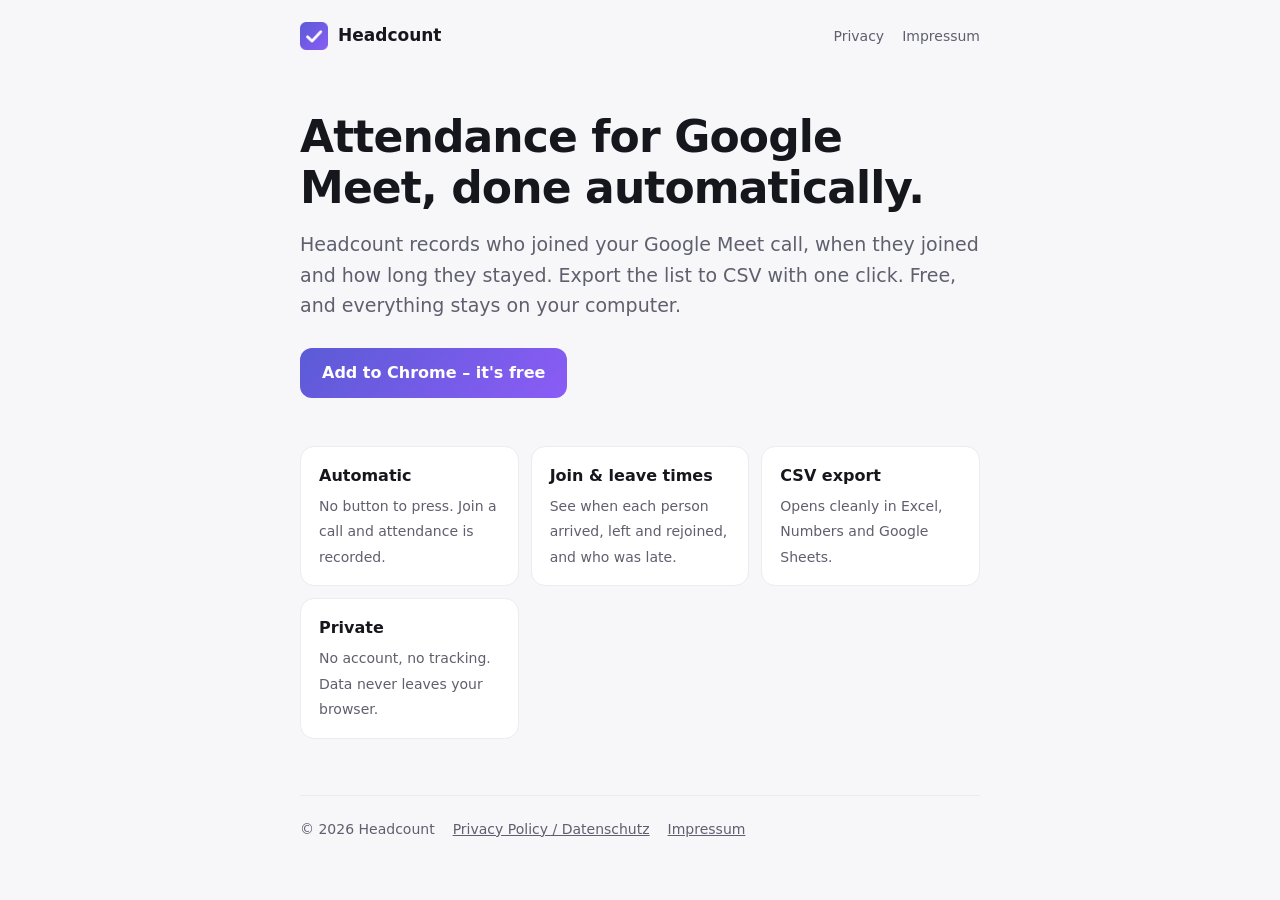
==== index.html @ d0e4a9ca "Headcount website: landing page, privacy policy, Impressum Co-Authored-By: Claude Opus 5.5 <noreply@" ====
<!doctype html>
<html lang="en">
<head>
  <meta charset="utf-8">
  <meta name="viewport" content="width=device-width, initial-scale=1">
  <title>Headcount – Attendance for Google Meet</title>
  <meta name="description" content="Free Chrome extension that automatically records attendance in Google Meet calls. See who joined, when and for how long, and export to CSV. Runs 100% locally.">
  <link rel="icon" href="icon.png">
  <link rel="stylesheet" href="style.css">
</head>
<body>
  <div class="wrap">
    <nav>
      <a class="brand" href="./"><img src="icon.png" alt="">Headcount</a>
      <div class="links"><a href="privacy.html">Privacy</a><a href="impressum.html">Impressum</a></div>
    </nav>

    <h1>Attendance for Google Meet, done automatically.</h1>
    <p class="lead">Headcount records who joined your Google Meet call, when they joined and how long they stayed. Export the list to CSV with one click. Free, and everything stays on your computer.</p>
    <!-- Replace the link with the Chrome Web Store URL once the extension is published. -->
    <a class="cta" href="#">Add to Chrome – it's free</a>

    <div class="features">
      <div class="feature"><strong>Automatic</strong><span>No button to press. Join a call and attendance is recorded.</span></div>
      <div class="feature"><strong>Join &amp; leave times</strong><span>See when each person arrived, left and rejoined, and who was late.</span></div>
      <div class="feature"><strong>CSV export</strong><span>Opens cleanly in Excel, Numbers and Google Sheets.</span></div>
      <div class="feature"><strong>Private</strong><span>No account, no tracking. Data never leaves your browser.</span></div>
    </div>

    <footer>
      <span>© 2026 Headcount</span>
      <a href="privacy.html">Privacy Policy / Datenschutz</a>
      <a href="impressum.html">Impressum</a>
    </footer>
  </div>
</body>
</html>
---- style.css ----
:root {
  --bg: #f7f7fa;
  --surface: #ffffff;
  --fg: #16161d;
  --muted: #5f5f6e;
  --line: #ebebf0;
  --brand: #5b5bd6;
  --brand-2: #8b5cf6;
}
@media (prefers-color-scheme: dark) {
  :root { --bg: #111114; --surface: #1b1b20; --fg: #ededf2; --muted: #a0a0ad; --line: #2a2a31; --brand: #8b8bf5; --brand-2: #a78bfa; }
}
* { box-sizing: border-box; }
body { margin: 0; background: var(--bg); color: var(--fg); font: 16px/1.6 system-ui, -apple-system, "Segoe UI", Roboto, sans-serif; -webkit-font-smoothing: antialiased; }
.wrap { max-width: 720px; margin: 0 auto; padding: 0 20px; }
nav { display: flex; align-items: center; gap: 10px; padding: 22px 0; }
nav a.brand { display: flex; align-items: center; gap: 10px; font-weight: 650; color: inherit; text-decoration: none; font-size: 17px; }
nav img { width: 28px; height: 28px; }
nav .links { margin-left: auto; display: flex; gap: 18px; font-size: 14px; }
a { color: var(--brand); }
nav .links a { color: var(--muted); text-decoration: none; }
nav .links a:hover { color: var(--fg); }
h1 { font-size: clamp(30px, 6vw, 44px); line-height: 1.15; letter-spacing: -.02em; margin: 40px 0 16px; }
h2 { font-size: 20px; margin: 36px 0 8px; letter-spacing: -.01em; }
h3 { font-size: 16px; margin: 22px 0 4px; }
.lead { font-size: 19px; color: var(--muted); margin: 0 0 28px; }
.cta { display: inline-block; padding: 12px 22px; border-radius: 12px; color: #fff; font-weight: 600; text-decoration: none; background: linear-gradient(135deg, var(--brand), var(--brand-2)); }
.features { display: grid; grid-template-columns: repeat(auto-fit, minmax(200px, 1fr)); gap: 12px; margin: 48px 0; }
.feature { background: var(--surface); border: 1px solid var(--line); border-radius: 14px; padding: 16px 18px; }
.feature strong { display: block; margin-bottom: 4px; }
.feature span { color: var(--muted); font-size: 14px; }
.doc { background: var(--surface); border: 1px solid var(--line); border-radius: 16px; padding: 8px 28px 28px; margin: 24px 0; }
.doc p, .doc li { color: var(--muted); }
.doc strong { color: var(--fg); }
.muted { color: var(--muted); }
footer { border-top: 1px solid var(--line); margin-top: 56px; padding: 22px 0 40px; font-size: 14px; color: var(--muted); display: flex; gap: 18px; flex-wrap: wrap; }
footer a { color: var(--muted); }
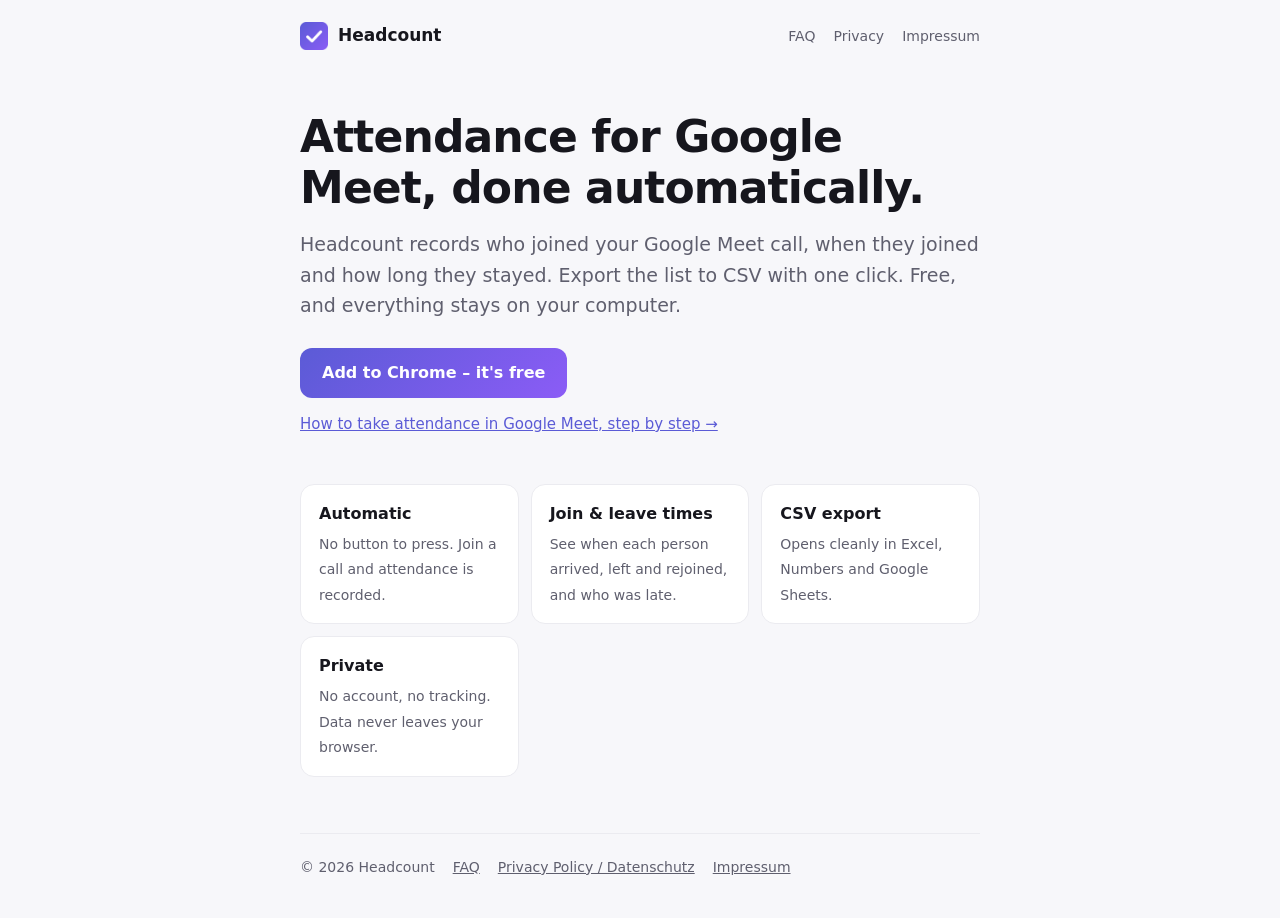
==== commit 51c82b92: "Add FAQ / how-to page for taking attendance in Google Meet Co-Authored-By: Claude Opus 5.5 <noreply@" ====
--- a/index.html
+++ b/index.html
@@ -12,13 +12,13 @@
   <div class="wrap">
     <nav>
       <a class="brand" href="./"><img src="icon.png" alt="">Headcount</a>
-      <div class="links"><a href="privacy.html">Privacy</a><a href="impressum.html">Impressum</a></div>
+      <div class="links"><a href="faq.html">FAQ</a><a href="privacy.html">Privacy</a><a href="impressum.html">Impressum</a></div>
     </nav>
 
     <h1>Attendance for Google Meet, done automatically.</h1>
     <p class="lead">Headcount records who joined your Google Meet call, when they joined and how long they stayed. Export the list to CSV with one click. Free, and everything stays on your computer.</p>
-    <!-- Replace the link with the Chrome Web Store URL once the extension is published. -->
-    <a class="cta" href="#">Add to Chrome – it's free</a>
+    <a class="cta" href="https://chromewebstore.google.com/detail/foiemggjiogkjdjhnidhcifikhcgmnhk">Add to Chrome – it's free</a>
+    <p class="muted" style="margin-top:14px;font-size:15px"><a href="faq.html">How to take attendance in Google Meet, step by step →</a></p>
 
     <div class="features">
       <div class="feature"><strong>Automatic</strong><span>No button to press. Join a call and attendance is recorded.</span></div>
@@ -29,6 +29,7 @@
 
     <footer>
       <span>© 2026 Headcount</span>
+      <a href="faq.html">FAQ</a>
       <a href="privacy.html">Privacy Policy / Datenschutz</a>
       <a href="impressum.html">Impressum</a>
     </footer>
